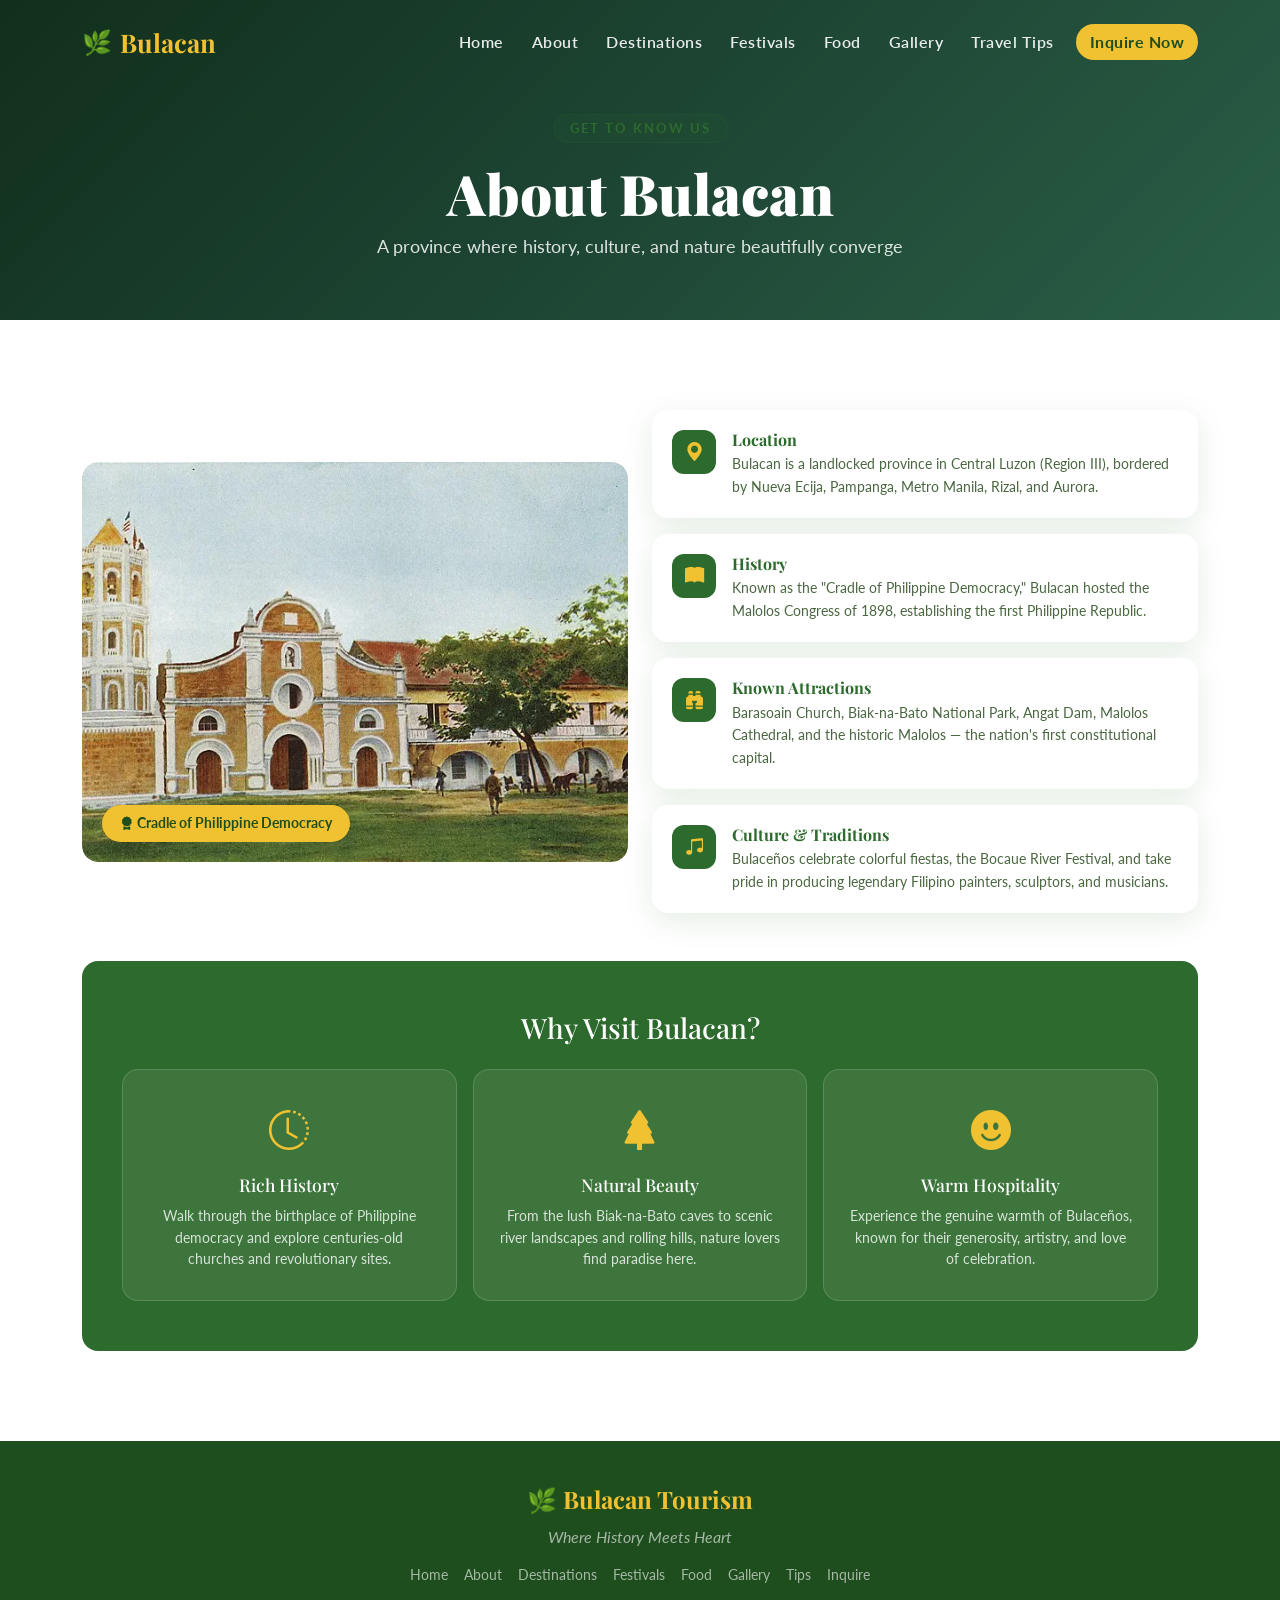
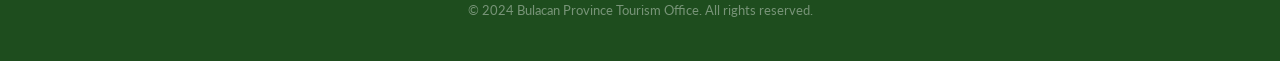
==== about.html @ e1256140 "Add files via upload" ====
<!DOCTYPE html>
<html lang="en">
<head>
  <meta charset="UTF-8" />
  <meta name="viewport" content="width=device-width, initial-scale=1.0"/>
  <title>About — Bulacan Tourism</title>
  <link href="https://cdn.jsdelivr.net/npm/bootstrap@5.3.2/dist/css/bootstrap.min.css" rel="stylesheet"/>
  <link href="https://cdn.jsdelivr.net/npm/bootstrap-icons@1.11.3/font/bootstrap-icons.min.css" rel="stylesheet"/>
  <link href="https://fonts.googleapis.com/css2?family=Playfair+Display:wght@400;700;900&family=Lato:wght@300;400;700&display=swap" rel="stylesheet"/>
  <link rel="stylesheet" href="css/style.css"/>
</head>
<body>

  <!-- NAVBAR -->
  <nav class="navbar navbar-expand-lg navbar-dark fixed-top" id="mainNav">
    <div class="container">
      <a class="navbar-brand d-flex align-items-center gap-2" href="index.html">
        <span class="brand-icon">🌿</span>
        <span class="brand-text">Bulacan</span>
      </a>
      <button class="navbar-toggler" type="button" data-bs-toggle="collapse" data-bs-target="#navMenu">
        <span class="navbar-toggler-icon"></span>
      </button>
      <div class="collapse navbar-collapse" id="navMenu">
        <ul class="navbar-nav ms-auto">
          <li class="nav-item"><a class="nav-link" href="index.html">Home</a></li>
          <li class="nav-item"><a class="nav-link active" href="about.html">About</a></li>
          <li class="nav-item"><a class="nav-link" href="destinations.html">Destinations</a></li>
          <li class="nav-item"><a class="nav-link" href="festivals.html">Festivals</a></li>
          <li class="nav-item"><a class="nav-link" href="food.html">Food</a></li>
          <li class="nav-item"><a class="nav-link" href="gallery.html">Gallery</a></li>
          <li class="nav-item"><a class="nav-link" href="tips.html">Travel Tips</a></li>
          <li class="nav-item"><a class="nav-link btn-inquiry ms-2" href="inquiry.html">Inquire Now</a></li>
        </ul>
      </div>
    </div>
  </nav>

  <!-- PAGE HERO -->
  <div class="page-hero">
    <div class="page-hero-overlay"></div>
    <div class="page-hero-content text-center text-white">
      <span class="section-tag">Get to Know Us</span>
      <h1 class="page-hero-title">About Bulacan</h1>
      <p class="page-hero-sub">A province where history, culture, and nature beautifully converge</p>
    </div>
  </div>

  <!-- ABOUT SECTION -->
  <section id="about" class="section-padding">
    <div class="container">
      <div class="row g-4 align-items-center mb-5">
        <div class="col-lg-6">
          <div class="about-image-wrap">
            <img src="images/barasoain_church.jpg"
              alt="Barasoain Church" class="about-main-img"/>
            <div class="about-img-badge"><i class="bi bi-award-fill"></i> Cradle of Philippine Democracy</div>
          </div>
        </div>
        <div class="col-lg-6">
          <div class="about-info-grid">
            <div class="about-card">
              <div class="about-card-icon"><i class="bi bi-geo-alt-fill"></i></div>
              <div><h5>Location</h5><p>Bulacan is a landlocked province in Central Luzon (Region III), bordered by Nueva Ecija, Pampanga, Metro Manila, Rizal, and Aurora.</p></div>
            </div>
            <div class="about-card">
              <div class="about-card-icon"><i class="bi bi-book-fill"></i></div>
              <div><h5>History</h5><p>Known as the "Cradle of Philippine Democracy," Bulacan hosted the Malolos Congress of 1898, establishing the first Philippine Republic.</p></div>
            </div>
            <div class="about-card">
              <div class="about-card-icon"><i class="bi bi-binoculars-fill"></i></div>
              <div><h5>Known Attractions</h5><p>Barasoain Church, Biak-na-Bato National Park, Angat Dam, Malolos Cathedral, and the historic Malolos — the nation's first constitutional capital.</p></div>
            </div>
            <div class="about-card">
              <div class="about-card-icon"><i class="bi bi-music-note-beamed"></i></div>
              <div><h5>Culture & Traditions</h5><p>Bulaceños celebrate colorful fiestas, the Bocaue River Festival, and take pride in producing legendary Filipino painters, sculptors, and musicians.</p></div>
            </div>
          </div>
        </div>
      </div>
      <div class="why-visit-section">
        <h3 class="text-center mb-4">Why Visit Bulacan?</h3>
        <div class="row g-3">
          <div class="col-md-4">
            <div class="why-card"><i class="bi bi-clock-history"></i><h6>Rich History</h6><p>Walk through the birthplace of Philippine democracy and explore centuries-old churches and revolutionary sites.</p></div>
          </div>
          <div class="col-md-4">
            <div class="why-card"><i class="bi bi-tree-fill"></i><h6>Natural Beauty</h6><p>From the lush Biak-na-Bato caves to scenic river landscapes and rolling hills, nature lovers find paradise here.</p></div>
          </div>
          <div class="col-md-4">
            <div class="why-card"><i class="bi bi-emoji-smile-fill"></i><h6>Warm Hospitality</h6><p>Experience the genuine warmth of Bulaceños, known for their generosity, artistry, and love of celebration.</p></div>
          </div>
        </div>
      </div>
    </div>
  </section>

  <!-- FOOTER -->
  <footer class="footer">
    <div class="container text-center">
      <div class="footer-brand mb-2">🌿 Bulacan Tourism</div>
      <p class="footer-tagline">Where History Meets Heart</p>
      <div class="footer-links mt-3">
        <a href="index.html">Home</a>
        <a href="about.html">About</a>
        <a href="destinations.html">Destinations</a>
        <a href="festivals.html">Festivals</a>
        <a href="food.html">Food</a>
        <a href="gallery.html">Gallery</a>
        <a href="tips.html">Tips</a>
        <a href="inquiry.html">Inquire</a>
      </div>
      <p class="footer-copy mt-3">© 2024 Bulacan Province Tourism Office. All rights reserved.</p>
    </div>
  </footer>

  <script src="https://cdn.jsdelivr.net/npm/bootstrap@5.3.2/dist/js/bootstrap.bundle.min.js"></script>
  <script src="js/script.js"></script>
</body>
</html>
---- css/style.css ----
/* ===== CSS VARIABLES ===== */

:root {
  --primary: #2d6a2d;
  --primary-dark: #1e4d1e;
  --primary-light: #4a9a4a;
  --accent: #f0c130;
  --accent-dark: #d4a800;
  --white: #ffffff;
  --light-bg: #f5f8f2;
  --text-dark: #1a2e1a;
  --text-mid: #4a6741;
  --text-light: #7a9778;
  --card-shadow: 0 8px 30px rgba(45,106,45,0.12);
  --card-shadow-hover: 0 16px 50px rgba(45,106,45,0.22);
  --transition: all 0.3s ease;
  --radius: 16px;
}

/* ===== BASE ===== */
* { margin:0; padding:0; box-sizing:border-box; }
html { scroll-behavior: smooth; }
body { font-family: 'Lato', sans-serif; color: var(--text-dark); overflow-x: hidden; }
h1,h2,h3,h4,h5,h6 { font-family: 'Playfair Display', serif; }

/* ===== NAVBAR ===== */
#mainNav {
  background: transparent;
  transition: var(--transition);
  padding: 18px 0;
}
#mainNav.scrolled {
  background: var(--primary-dark);
  padding: 10px 0;
  box-shadow: 0 4px 20px rgba(0,0,0,0.3);
}
.navbar-brand .brand-text {
  font-family: 'Playfair Display', serif;
  font-size: 1.6rem;
  font-weight: 700;
  color: var(--accent);
}
.brand-icon { font-size: 1.5rem; }
.nav-link {
  color: rgba(255,255,255,0.9) !important;
  font-weight: 600;
  letter-spacing: 0.5px;
  padding: 6px 14px !important;
  transition: var(--transition);
  position: relative;
}
.nav-link::after {
  content: '';
  position: absolute;
  bottom: 0; left: 50%;
  width: 0; height: 2px;
  background: var(--accent);
  transition: var(--transition);
  transform: translateX(-50%);
}
.nav-link:hover::after { width: 80%; }
.nav-link:hover { color: var(--accent) !important; }
.btn-inquiry {
  background: var(--accent) !important;
  color: var(--primary-dark) !important;
  border-radius: 30px !important;
  font-weight: 700 !important;
}
.btn-inquiry:hover { background: var(--accent-dark) !important; }
.btn-inquiry::after { display: none; }

/* ===== HERO SECTION ===== */
.hero-section {
  min-height: 100vh;
  position: relative;
  display: flex;
  align-items: center;
  justify-content: center;
  overflow: hidden;
}

.hero-overlay {
  position: absolute;
  inset: 0;
  background: radial-gradient(ellipse at center, rgba(0,0,0,0.2) 0%, rgba(0,0,0,0.5) 100%);
  z-index: 1;
}

.hero-content {
  position: relative;
  z-index: 2;
  max-width: 800px;
  padding: 0 20px;
  animation: fadeInUp 1s ease;
}
@keyframes fadeInUp {
  from { opacity:0; transform:translateY(40px); }
  to { opacity:1; transform:translateY(0); }
}
.hero-badge {
  display: inline-block;
  background: rgba(240,193,48,0.2);
  border: 1px solid var(--accent);
  color: var(--accent);
  padding: 6px 20px;
  border-radius: 30px;
  font-size: 0.9rem;
  font-weight: 600;
  letter-spacing: 1px;
  margin-bottom: 16px;
}
.hero-title {
  font-size: clamp(4rem, 10vw, 8rem);
  font-weight: 900;
  color: var(--white);
  line-height: 1;
  text-shadow: 0 4px 20px rgba(0,0,0,0.4);
  margin-bottom: 8px;
}
.hero-slogan {
  font-family: 'Playfair Display', serif;
  font-size: clamp(1.2rem, 3vw, 1.8rem);
  color: var(--accent);
  font-style: italic;
  margin-bottom: 6px;
}
.hero-sub {
  font-size: 1rem;
  color: rgba(255,255,255,0.75);
  letter-spacing: 1px;
  margin-bottom: 16px;
}
.hero-welcome {
  font-size: 1rem;
  color: rgba(255,255,255,0.85);
  max-width: 600px;
  margin: 0 auto 8px;
  line-height: 1.7;
}
.btn-primary-custom {
  background: var(--accent);
  color: var(--primary-dark);
  border: none;
  border-radius: 50px;
  padding: 12px 32px;
  font-weight: 700;
  font-size: 1rem;
  transition: var(--transition);
  box-shadow: 0 4px 20px rgba(240,193,48,0.4);
}
.btn-primary-custom:hover {
  background: var(--accent-dark);
  color: var(--primary-dark);
  transform: translateY(-2px);
  box-shadow: 0 8px 28px rgba(240,193,48,0.5);
}
.btn-outline-custom {
  background: transparent;
  color: var(--white);
  border: 2px solid rgba(255,255,255,0.6);
  border-radius: 50px;
  padding: 12px 32px;
  font-weight: 600;
  font-size: 1rem;
  transition: var(--transition);
}
.btn-outline-custom:hover {
  background: rgba(255,255,255,0.15);
  color: var(--white);
  border-color: var(--white);
}
.hero-stats {
  display: flex;
  justify-content: center;
  gap: 40px;
  flex-wrap: wrap;
}
.stat-item { text-align: center; }
.stat-number {
  display: block;
  font-family: 'Playfair Display', serif;
  font-size: 2.2rem;
  font-weight: 700;
  color: var(--accent);
}
.stat-label {
  display: block;
  font-size: 0.8rem;
  color: rgba(255,255,255,0.7);
  letter-spacing: 1px;
  text-transform: uppercase;
}

/* ===== SECTIONS ===== */
.section-padding { padding: 90px 0; }
.bg-light-custom { background: var(--light-bg); }
.section-header { margin-bottom: 50px; }
.section-tag {
  display: inline-block;
  background: rgba(45,106,45,0.1);
  color: var(--primary);
  padding: 4px 16px;
  border-radius: 20px;
  font-size: 0.8rem;
  font-weight: 700;
  letter-spacing: 2px;
  text-transform: uppercase;
  margin-bottom: 12px;
  border: 1px solid rgba(45,106,45,0.2);
}
.section-title {
  font-size: clamp(2rem, 4vw, 2.8rem);
  font-weight: 700;
  color: var(--text-dark);
  margin-bottom: 12px;
}
.section-subtitle {
  font-size: 1.05rem;
  color: var(--text-mid);
  max-width: 550px;
  margin: 0 auto;
}

/* ===== ABOUT SECTION ===== */
.about-image-wrap { position: relative; border-radius: var(--radius); overflow: hidden; }
.about-main-img { width: 100%; height: 400px; object-fit: cover; border-radius: var(--radius); }
.about-img-badge {
  position: absolute;
  bottom: 20px; left: 20px;
  background: var(--accent);
  color: var(--primary-dark);
  padding: 8px 18px;
  border-radius: 30px;
  font-weight: 700;
  font-size: 0.85rem;
}
.about-info-grid { display: flex; flex-direction: column; gap: 16px; }
.about-card {
  display: flex;
  gap: 16px;
  align-items: flex-start;
  background: var(--white);
  padding: 20px;
  border-radius: var(--radius);
  box-shadow: var(--card-shadow);
  transition: var(--transition);
}
.about-card:hover { transform: translateY(-3px); box-shadow: var(--card-shadow-hover); }
.about-card-icon {
  width: 44px; height: 44px;
  background: var(--primary);
  border-radius: 12px;
  display: flex; align-items: center; justify-content: center;
  color: var(--accent);
  font-size: 1.2rem;
  flex-shrink: 0;
}
.about-card h5 { font-size: 1rem; font-weight: 700; color: var(--primary); margin-bottom: 4px; }
.about-card p { font-size: 0.88rem; color: var(--text-mid); margin: 0; line-height: 1.6; }
.why-visit-section { background: var(--primary); border-radius: var(--radius); padding: 50px 40px; }
.why-visit-section h3 { color: var(--white); }
.why-card {
  background: rgba(255,255,255,0.08);
  border: 1px solid rgba(255,255,255,0.15);
  border-radius: var(--radius);
  padding: 30px 24px;
  text-align: center;
  color: var(--white);
  transition: var(--transition);
}
.why-card:hover { background: rgba(255,255,255,0.15); transform: translateY(-4px); }
.why-card i { font-size: 2.5rem; color: var(--accent); display: block; margin-bottom: 14px; }
.why-card h6 { font-family: 'Playfair Display', serif; font-size: 1.1rem; margin-bottom: 10px; }
.why-card p { font-size: 0.9rem; color: rgba(255,255,255,0.8); margin: 0; }

/* ===== SEARCH & FILTER ===== */
.search-filter-wrap { background: var(--white); padding: 24px; border-radius: var(--radius); box-shadow: var(--card-shadow); }
.search-box { position: relative; }
.search-icon { position: absolute; left: 16px; top: 50%; transform: translateY(-50%); color: var(--text-light); font-size: 1rem; }
.search-input { padding-left: 44px !important; border-radius: 50px !important; border: 2px solid #e0ead0 !important; font-size: 1rem; transition: var(--transition); }
.search-input:focus { border-color: var(--primary) !important; box-shadow: 0 0 0 3px rgba(45,106,45,0.1) !important; }
.filter-buttons { display: flex; flex-wrap: wrap; gap: 8px; }
.filter-btn {
  padding: 7px 18px;
  border-radius: 30px;
  border: 2px solid #d0e0c0;
  background: transparent;
  color: var(--text-mid);
  font-weight: 600;
  font-size: 0.85rem;
  cursor: pointer;
  transition: var(--transition);
}
.filter-btn:hover, .filter-btn.active {
  background: var(--primary);
  border-color: var(--primary);
  color: var(--white);
}

/* ===== DESTINATION CARDS ===== */
.dest-card {
  background: var(--white);
  border-radius: var(--radius);
  overflow: hidden;
  box-shadow: var(--card-shadow);
  transition: var(--transition);
  height: 100%;
  display: flex;
  flex-direction: column;
}
.dest-card:hover { transform: translateY(-6px); box-shadow: var(--card-shadow-hover); }
.dest-card-img-wrap { position: relative; overflow: hidden; height: 220px; }
.dest-card-img { width: 100%; height: 100%; object-fit: cover; transition: transform 0.4s ease; }
.dest-card:hover .dest-card-img { transform: scale(1.08); }
.dest-card-category {
  position: absolute;
  top: 14px; left: 14px;
  background: var(--accent);
  color: var(--primary-dark);
  padding: 4px 12px;
  border-radius: 20px;
  font-size: 0.75rem;
  font-weight: 700;
}
.dest-card-body { padding: 20px; flex: 1; display: flex; flex-direction: column; }
.dest-card-title { font-size: 1.2rem; font-weight: 700; color: var(--text-dark); margin-bottom: 4px; }
.dest-card-city { color: var(--text-light); font-size: 0.85rem; margin-bottom: 10px; }
.dest-card-city i { margin-right: 4px; }
.dest-card-desc { font-size: 0.9rem; color: var(--text-mid); line-height: 1.6; flex: 1; margin-bottom: 14px; }
.dest-card-meta { display: flex; gap: 16px; font-size: 0.82rem; color: var(--text-mid); margin-bottom: 16px; flex-wrap: wrap; }
.dest-card-meta span i { margin-right: 4px; color: var(--primary); }
.btn-details {
  background: var(--primary);
  color: var(--white);
  border: none;
  border-radius: 30px;
  padding: 9px 22px;
  font-weight: 600;
  font-size: 0.9rem;
  cursor: pointer;
  transition: var(--transition);
  width: 100%;
}
.btn-details:hover { background: var(--primary-dark); transform: translateY(-1px); }

/* ===== MODAL ===== */
.custom-modal { background: var(--white); border-radius: var(--radius); overflow: hidden; }
.custom-modal .modal-header { background: var(--primary); padding: 12px 20px; }
.modal-dest-img { width: 100%; height: 300px; object-fit: cover; }
.modal-info { padding: 28px; }
.modal-dest-title { font-size: 1.8rem; font-weight: 700; color: var(--primary); margin-bottom: 6px; }
.modal-dest-location { color: var(--text-light); font-size: 0.95rem; margin-bottom: 20px; }
.modal-info-grid { display: grid; grid-template-columns: 1fr 1fr; gap: 14px; margin-bottom: 20px; }
.modal-info-item { background: var(--light-bg); border-radius: 10px; padding: 14px; }
.modal-info-item label { display: block; font-size: 0.75rem; color: var(--text-light); font-weight: 700; letter-spacing: 1px; text-transform: uppercase; margin-bottom: 4px; }
.modal-info-item span { font-size: 0.95rem; color: var(--text-dark); font-weight: 600; }
.modal-activities { margin-bottom: 20px; }
.modal-activities h6 { color: var(--primary); font-weight: 700; margin-bottom: 10px; }
.activity-tag {
  display: inline-block;
  background: rgba(45,106,45,0.1);
  color: var(--primary);
  padding: 4px 12px;
  border-radius: 20px;
  font-size: 0.82rem;
  font-weight: 600;
  margin: 3px;
  border: 1px solid rgba(45,106,45,0.2);
}
.modal-tip { background: rgba(240,193,48,0.12); border-left: 4px solid var(--accent); padding: 14px 18px; border-radius: 0 10px 10px 0; font-size: 0.9rem; color: var(--text-mid); }
.modal-tip i { color: var(--accent); margin-right: 6px; }

/* ===== FESTIVAL CARDS ===== */
.festival-card {
  background: var(--white);
  border-radius: var(--radius);
  overflow: hidden;
  box-shadow: var(--card-shadow);
  transition: var(--transition);
  height: 100%;
}
.festival-card:hover { transform: translateY(-6px); box-shadow: var(--card-shadow-hover); }
.festival-card-img { width: 100%; height: 240px; object-fit: cover; transition: transform 0.4s; }
.festival-card:hover .festival-card-img { transform: scale(1.05); }
.festival-card-img-wrap { overflow: hidden; position: relative; }
.festival-month-badge {
  position: absolute;
  top: 14px; right: 14px;
  background: var(--primary);
  color: var(--white);
  padding: 6px 14px;
  border-radius: 20px;
  font-size: 0.78rem;
  font-weight: 700;
}
.festival-card-body { padding: 22px; }
.festival-card-title { font-size: 1.25rem; font-weight: 700; color: var(--text-dark); margin-bottom: 6px; }
.festival-card-location { color: var(--text-light); font-size: 0.85rem; margin-bottom: 12px; }
.festival-card-desc { font-size: 0.9rem; color: var(--text-mid); line-height: 1.65; }

/* ===== FOOD CARDS ===== */
.food-card {
  background: var(--white);
  border-radius: var(--radius);
  overflow: hidden;
  box-shadow: var(--card-shadow);
  transition: var(--transition);
  height: 100%;
  display: flex;
  flex-direction: column;
}
.food-card:hover { transform: translateY(-6px); box-shadow: var(--card-shadow-hover); }
.food-card-img-wrap { overflow: hidden; height: 220px; }
.food-card-img { width: 100%; height: 100%; object-fit: cover; transition: transform 0.4s; }
.food-card:hover .food-card-img { transform: scale(1.08); }
.food-card-body { padding: 22px; flex: 1; display: flex; flex-direction: column; }
.food-card-title { font-size: 1.2rem; font-weight: 700; color: var(--text-dark); margin-bottom: 10px; }
.food-card-desc { font-size: 0.9rem; color: var(--text-mid); line-height: 1.65; flex: 1; margin-bottom: 14px; }
.food-card-where {
  display: flex;
  align-items: center;
  gap: 8px;
  font-size: 0.85rem;
  color: var(--primary);
  font-weight: 600;
  background: rgba(45,106,45,0.08);
  padding: 10px 14px;
  border-radius: 10px;
}
.food-card-where i { color: var(--accent); }

/* ===== GALLERY ===== */
.gallery-grid {
  display: grid;
  grid-template-columns: repeat(auto-fill, minmax(200px, 1fr));
  gap: 10px;
}
.gallery-item {
  position: relative;
  overflow: hidden;
  border-radius: 10px;
  aspect-ratio: 1;
  cursor: pointer;
}
.gallery-item img { width: 100%; height: 100%; object-fit: cover; transition: transform 0.4s; }
.gallery-item:hover img { transform: scale(1.1); }
.gallery-overlay {
  position: absolute;
  inset: 0;
  background: rgba(45,106,45,0.6);
  display: flex;
  align-items: center;
  justify-content: center;
  opacity: 0;
  transition: var(--transition);
}
.gallery-item:hover .gallery-overlay { opacity: 1; }
.gallery-overlay i { color: var(--white); font-size: 2rem; }

/* ===== LIGHTBOX ===== */
.lightbox-overlay {
  position: fixed;
  inset: 0;
  background: rgba(0,0,0,0.95);
  z-index: 9999;
  display: flex;
  align-items: center;
  justify-content: center;
}
.lightbox-content { text-align: center; max-width: 85vw; max-height: 85vh; }
.lightbox-content img { max-width: 100%; max-height: 75vh; border-radius: 10px; object-fit: contain; }
.lightbox-caption { color: rgba(255,255,255,0.85); margin-top: 12px; font-size: 0.95rem; }
.lightbox-counter { color: rgba(255,255,255,0.5); font-size: 0.8rem; margin-top: 4px; }
.lightbox-close {
  position: absolute;
  top: 20px; right: 20px;
  background: rgba(255,255,255,0.1);
  border: 1px solid rgba(255,255,255,0.2);
  color: var(--white);
  border-radius: 50%;
  width: 44px; height: 44px;
  display: flex; align-items: center; justify-content: center;
  cursor: pointer;
  font-size: 1.1rem;
  transition: var(--transition);
}
.lightbox-close:hover { background: rgba(255,255,255,0.2); }
.lightbox-nav {
  position: absolute;
  top: 50%;
  transform: translateY(-50%);
  background: rgba(255,255,255,0.1);
  border: 1px solid rgba(255,255,255,0.2);
  color: var(--white);
  border-radius: 50%;
  width: 50px; height: 50px;
  display: flex; align-items: center; justify-content: center;
  cursor: pointer;
  font-size: 1.2rem;
  transition: var(--transition);
}
.lightbox-nav:hover { background: rgba(255,255,255,0.25); }
.lightbox-prev { left: 20px; }
.lightbox-next { right: 20px; }

/* ===== TRAVEL TIPS ===== */
.tip-card {
  background: var(--white);
  border-radius: var(--radius);
  padding: 28px;
  box-shadow: var(--card-shadow);
  transition: var(--transition);
  display: flex;
  gap: 20px;
  align-items: flex-start;
  height: 100%;
}
.tip-card:hover { transform: translateY(-4px); box-shadow: var(--card-shadow-hover); }
.tip-icon {
  width: 54px; height: 54px;
  background: var(--primary);
  border-radius: 14px;
  display: flex; align-items: center; justify-content: center;
  color: var(--accent);
  font-size: 1.5rem;
  flex-shrink: 0;
}
.tip-card h5 { font-size: 1.05rem; font-weight: 700; color: var(--primary); margin-bottom: 8px; }
.tip-card p { font-size: 0.9rem; color: var(--text-mid); line-height: 1.7; margin: 0; }

/* ===== INQUIRY FORM ===== */
.inquiry-section {
  background: linear-gradient(135deg, var(--primary-dark) 0%, var(--primary) 100%);
  position: relative;
  overflow: hidden;
}
.inquiry-section::before {
  content: '';
  position: absolute;
  top: -50%; right: -20%;
  width: 500px; height: 500px;
  background: radial-gradient(circle, rgba(240,193,48,0.1) 0%, transparent 70%);
  border-radius: 50%;
}
.inquiry-form-card {
  background: var(--white);
  border-radius: var(--radius);
  padding: 40px;
  box-shadow: 0 20px 60px rgba(0,0,0,0.3);
}
.custom-input {
  border: 2px solid #e0ead0 !important;
  border-radius: 10px !important;
  padding: 12px 16px !important;
  font-size: 0.95rem !important;
  transition: var(--transition) !important;
}
.custom-input:focus {
  border-color: var(--primary) !important;
  box-shadow: 0 0 0 3px rgba(45,106,45,0.1) !important;
}
.custom-input.is-invalid { border-color: #dc3545 !important; }
.custom-input.is-valid { border-color: #198754 !important; }
.invalid-msg { color: #dc3545; font-size: 0.82rem; margin-top: 4px; display: none; }
.invalid-msg.show { display: block; }
.form-label { font-weight: 600; color: var(--text-dark); font-size: 0.9rem; margin-bottom: 6px; }
.form-success {
  text-align: center;
  padding: 40px 20px;
}
.form-success i { font-size: 4rem; color: var(--primary); display: block; margin-bottom: 16px; }
.form-success h4 { color: var(--primary); font-weight: 700; margin-bottom: 10px; }
.form-success p { color: var(--text-mid); }

/* ===== INQUIRY SECTION TAG ===== */
.inquiry-section .section-tag {
  background: rgba(240,193,48,0.2);
  color: var(--accent);
  border-color: rgba(240,193,48,0.4);
}

/* ===== FOOTER ===== */
.footer {
  background: var(--primary-dark);
  color: rgba(255,255,255,0.8);
  padding: 40px 0 24px;
}
.footer-brand { font-family: 'Playfair Display', serif; font-size: 1.5rem; color: var(--accent); font-weight: 700; }
.footer-tagline { color: rgba(255,255,255,0.6); font-style: italic; margin: 0; }
.footer-links { display: flex; flex-wrap: wrap; justify-content: center; gap: 16px; }
.footer-links a { color: rgba(255,255,255,0.6); text-decoration: none; font-size: 0.85rem; transition: var(--transition); }
.footer-links a:hover { color: var(--accent); }
.footer-copy { color: rgba(255,255,255,0.4); font-size: 0.8rem; }

/* ===== RESPONSIVE ===== */
@media (max-width: 768px) {
  .hero-stats { gap: 20px; }
  .modal-info-grid { grid-template-columns: 1fr; }
  .about-main-img { height: 260px; }
  .gallery-grid { grid-template-columns: repeat(auto-fill, minmax(140px, 1fr)); }
  .why-visit-section { padding: 34px 20px; }
  .inquiry-form-card { padding: 24px 18px; }
  .tip-card { flex-direction: column; }
  .lightbox-nav { width: 38px; height: 38px; font-size: 1rem; }
  .lightbox-prev { left: 8px; }
  .lightbox-next { right: 8px; }
}

/* =============================================
   PAGE HERO — inner page banner
   ============================================= */
.page-hero {
  position: relative;
  height: 320px;
  background: linear-gradient(135deg, #1a472a 0%, #2d6a4f 50%, #40916c 100%);
  display: flex;
  align-items: center;
  justify-content: center;
  overflow: hidden;
}
.page-hero-overlay {
  position: absolute;
  inset: 0;
  background: rgba(0, 0, 0, 0.35);
}
.page-hero-content {
  position: relative;
  z-index: 2;
  padding-top: 70px;
}
.page-hero-title {
  font-family: 'Playfair Display', serif;
  font-size: clamp(2rem, 5vw, 3.5rem);
  font-weight: 900;
  margin: 0.25rem 0;
}
.page-hero-sub {
  font-size: 1.1rem;
  opacity: 0.85;
  margin-top: 0.5rem;
}
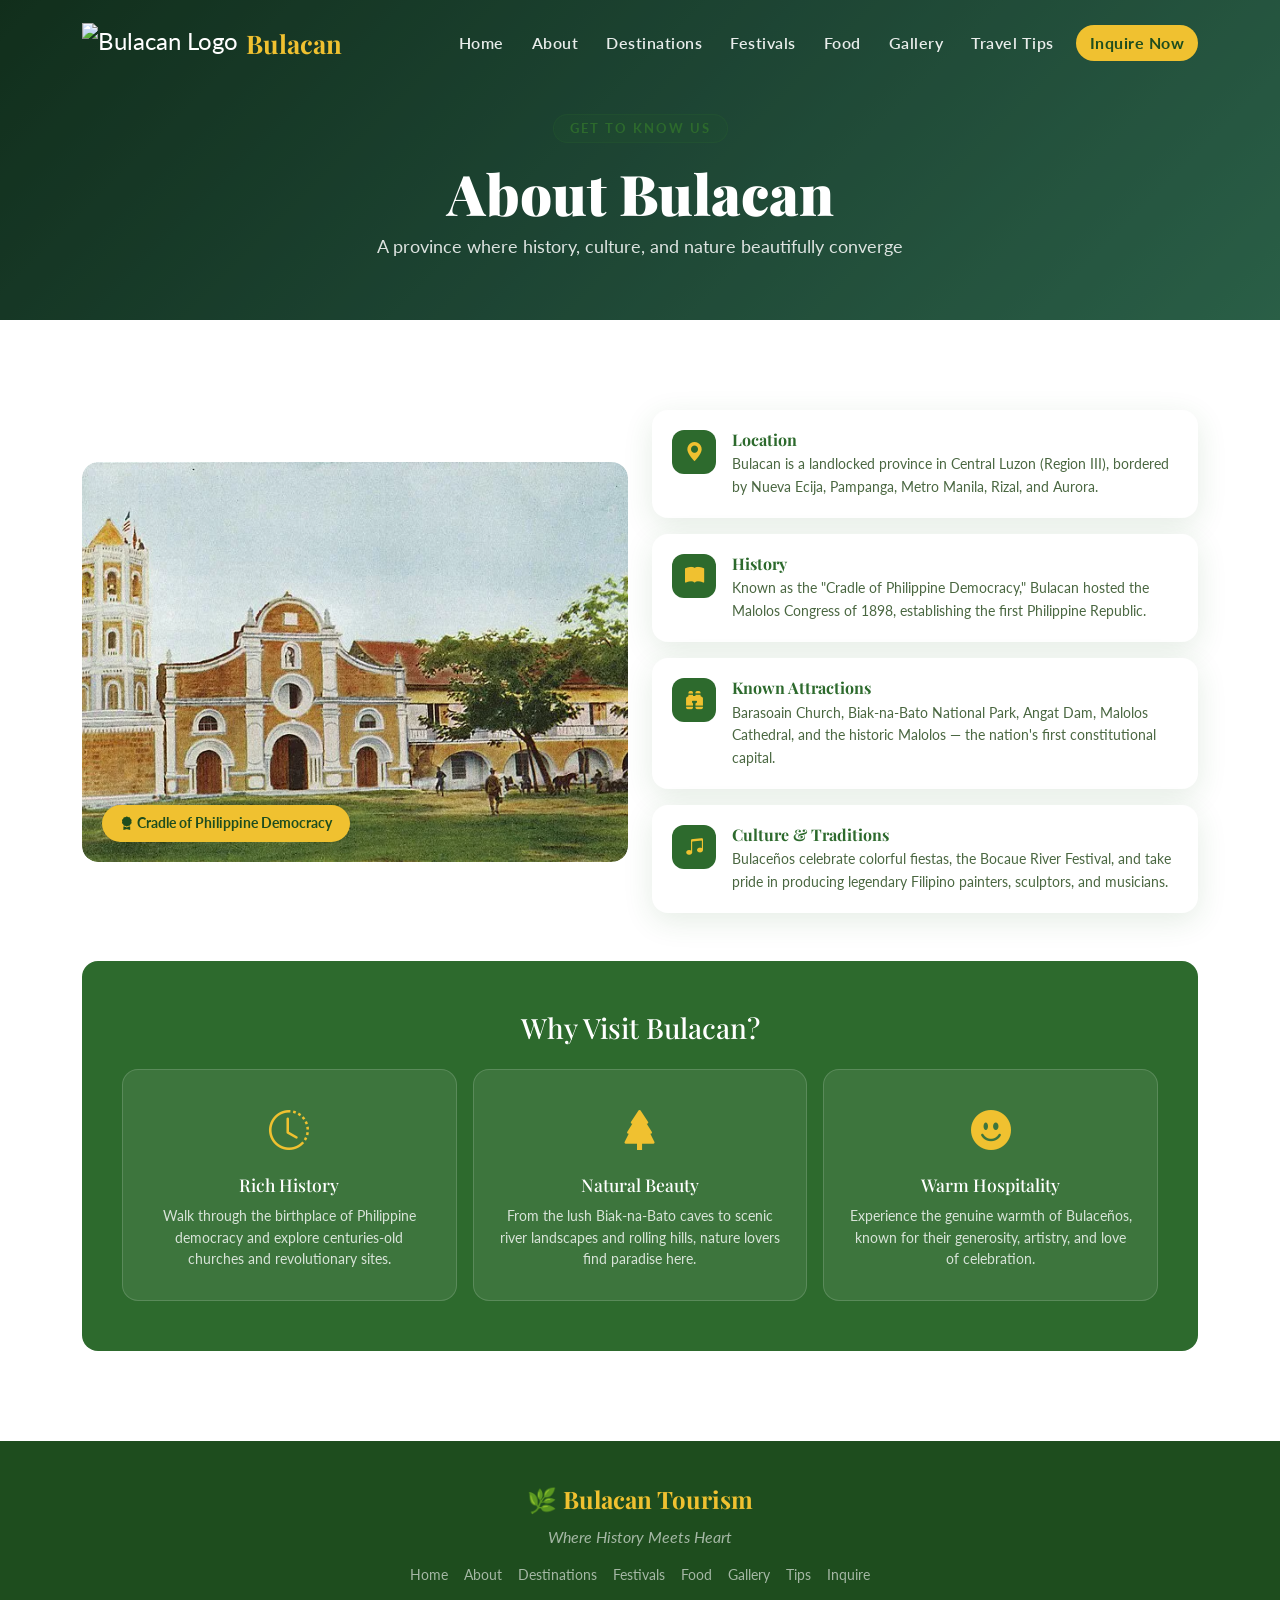
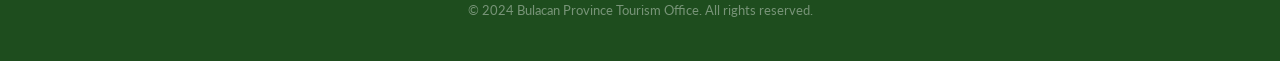
==== commit a5bfe0e8: "Update about.html" ====
--- a/about.html
+++ b/about.html
@@ -15,8 +15,8 @@
   <nav class="navbar navbar-expand-lg navbar-dark fixed-top" id="mainNav">
     <div class="container">
       <a class="navbar-brand d-flex align-items-center gap-2" href="index.html">
-        <span class="brand-icon">🌿</span>
-        <span class="brand-text">Bulacan</span>
+        <img src="images/logo.png" alt="Bulacan Logo" class="brand-icon" style="height: 40px; width: auto;">
+<span class="brand-text">Bulacan</span>
       </a>
       <button class="navbar-toggler" type="button" data-bs-toggle="collapse" data-bs-target="#navMenu">
         <span class="navbar-toggler-icon"></span>
@@ -117,4 +117,4 @@
   <script src="https://cdn.jsdelivr.net/npm/bootstrap@5.3.2/dist/js/bootstrap.bundle.min.js"></script>
   <script src="js/script.js"></script>
 </body>
-</html>+</html>
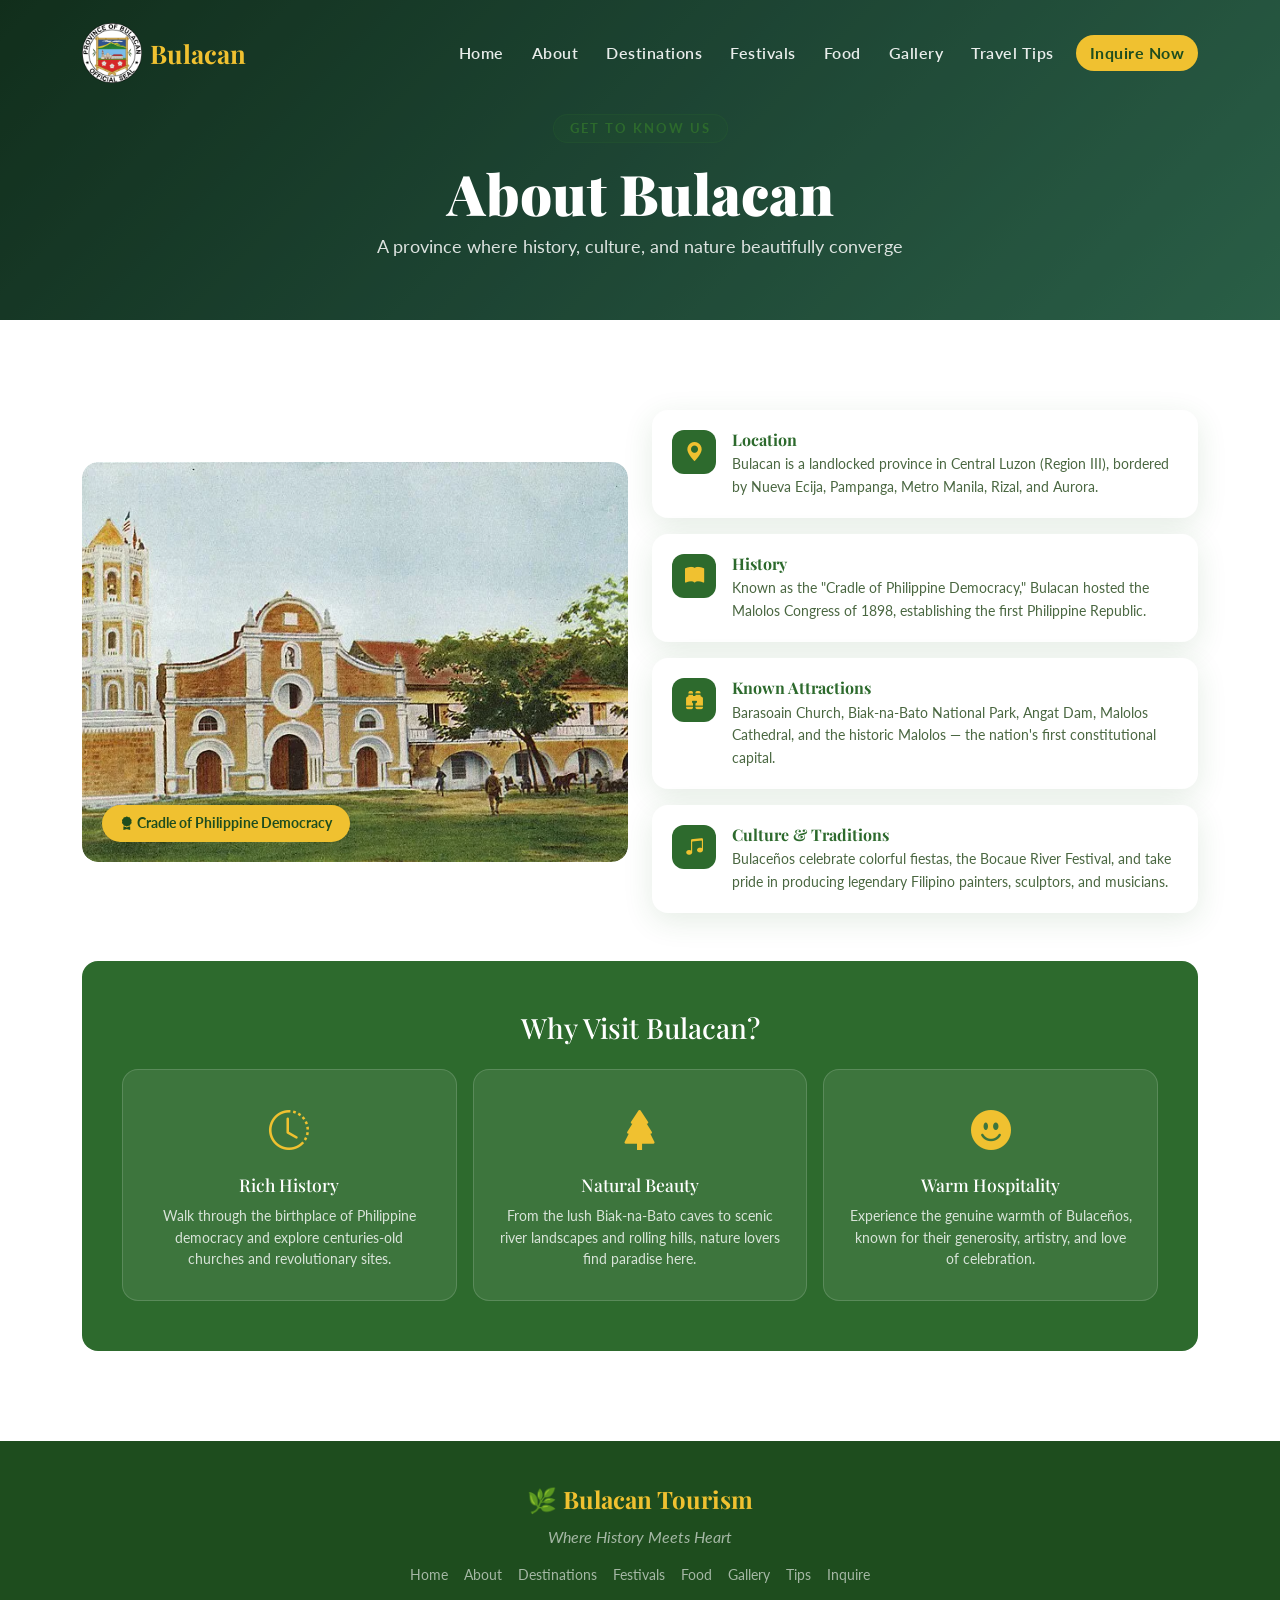
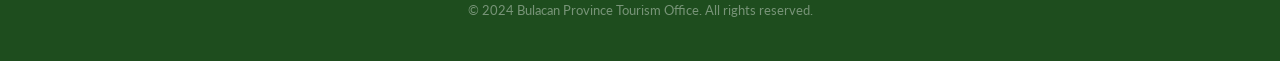
==== commit d3242032: "Update about.html" ====
--- a/about.html
+++ b/about.html
@@ -15,7 +15,7 @@
   <nav class="navbar navbar-expand-lg navbar-dark fixed-top" id="mainNav">
     <div class="container">
       <a class="navbar-brand d-flex align-items-center gap-2" href="index.html">
-        <img src="images/logo.png" alt="Bulacan Logo" class="brand-icon" style="height: 40px; width: auto;">
+        <img src="images/logo.png" alt="Bulacan Logo" class="brand-icon">
 <span class="brand-text">Bulacan</span>
       </a>
       <button class="navbar-toggler" type="button" data-bs-toggle="collapse" data-bs-target="#navMenu">
--- a/css/style.css
+++ b/css/style.css
@@ -40,7 +40,12 @@
   font-weight: 700;
   color: var(--accent);
 }
-.brand-icon { font-size: 1.5rem; }
+.brand-icon {
+  height: 60px;
+  width: auto;
+  display: inline-block;
+  vertical-align: middle;
+}
 .nav-link {
   color: rgba(255,255,255,0.9) !important;
   font-weight: 600;
@@ -638,4 +643,4 @@
   font-size: 1.1rem;
   opacity: 0.85;
   margin-top: 0.5rem;
-}+}
